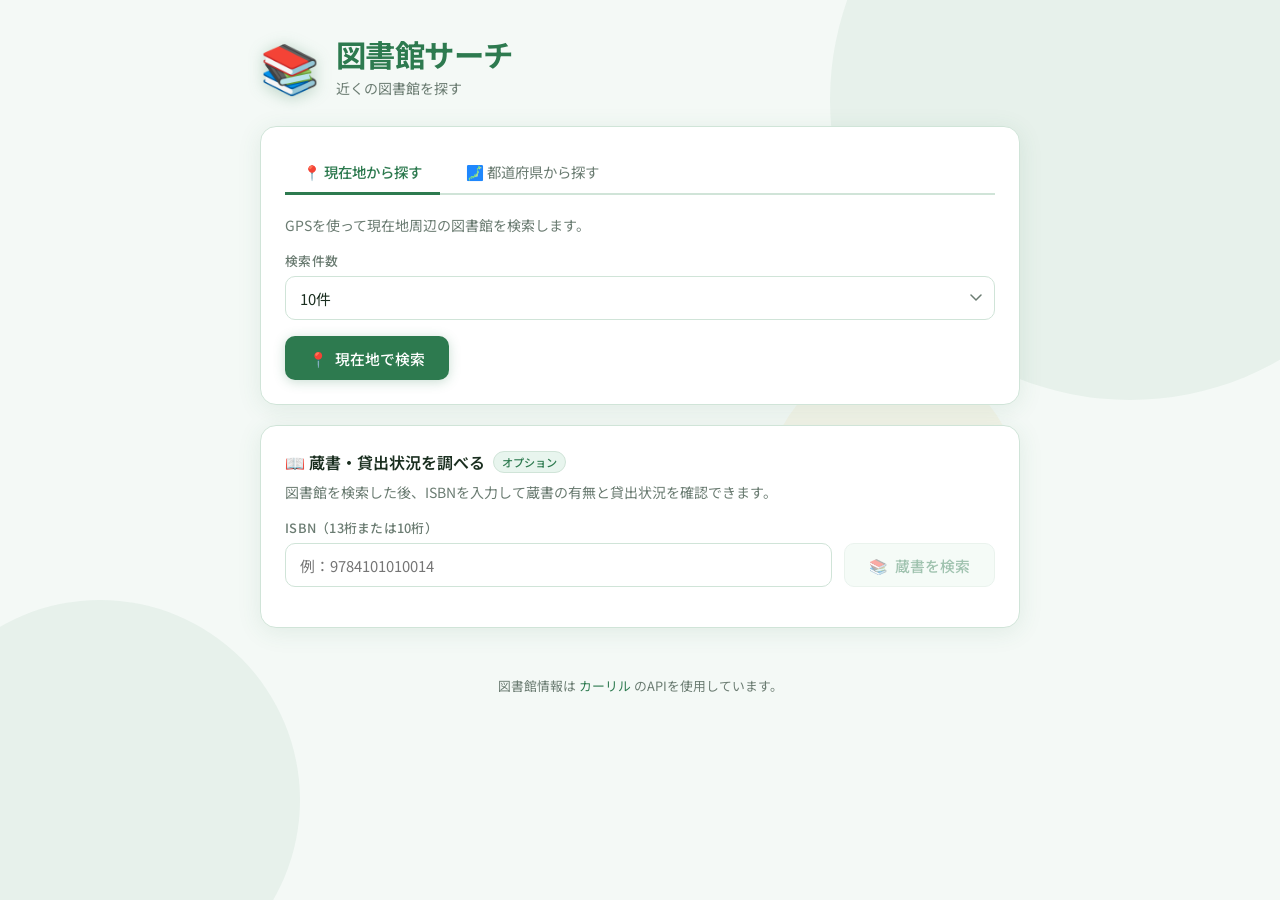
==== library.html @ 5b75d9a7 "Add library search service using CALIL API Implements a standalone Japanese library search page (lib" ====
<!DOCTYPE html>
<html lang="ja">
<head>
  <meta charset="UTF-8" />
  <meta name="viewport" content="width=device-width, initial-scale=1.0" />
  <title>近くの図書館を探す | カーリル</title>
  <link rel="preconnect" href="https://fonts.googleapis.com" />
  <link rel="preconnect" href="https://fonts.gstatic.com" crossorigin />
  <link href="https://fonts.googleapis.com/css2?family=Noto+Sans+JP:wght@300;400;500;700&display=swap" rel="stylesheet" />
  <link rel="stylesheet" href="library.css" />
</head>
<body>

  <div class="bg-decoration">
    <div class="bg-circle c1"></div>
    <div class="bg-circle c2"></div>
    <div class="bg-circle c3"></div>
  </div>

  <div class="container">
    <header>
      <div class="header-icon">📚</div>
      <div>
        <h1>図書館サーチ</h1>
        <p class="header-sub">近くの図書館を探す</p>
      </div>
    </header>

    <!-- 検索パネル -->
    <section class="card search-panel">
      <div class="search-tabs">
        <button class="tab active" data-tab="geo">📍 現在地から探す</button>
        <button class="tab" data-tab="pref">🗾 都道府県から探す</button>
      </div>

      <!-- 現在地タブ -->
      <div class="tab-content active" id="tab-geo">
        <p class="desc">GPSを使って現在地周辺の図書館を検索します。</p>
        <div class="input-row">
          <div class="input-group flex1">
            <label>検索件数</label>
            <select id="geoLimit">
              <option value="5">5件</option>
              <option value="10" selected>10件</option>
              <option value="20">20件</option>
            </select>
          </div>
        </div>
        <button class="btn-primary" id="geoSearchBtn">
          <span>📍</span> 現在地で検索
        </button>
      </div>

      <!-- 都道府県タブ -->
      <div class="tab-content" id="tab-pref">
        <p class="desc">都道府県・市区町村を指定して図書館を検索します。</p>
        <div class="input-row">
          <div class="input-group">
            <label>都道府県</label>
            <select id="prefSelect">
              <option value="">選択してください</option>
              <option>北海道</option><option>青森県</option><option>岩手県</option>
              <option>宮城県</option><option>秋田県</option><option>山形県</option>
              <option>福島県</option><option>茨城県</option><option>栃木県</option>
              <option>群馬県</option><option>埼玉県</option><option>千葉県</option>
              <option>東京都</option><option>神奈川県</option><option>新潟県</option>
              <option>富山県</option><option>石川県</option><option>福井県</option>
              <option>山梨県</option><option>長野県</option><option>岐阜県</option>
              <option>静岡県</option><option>愛知県</option><option>三重県</option>
              <option>滋賀県</option><option>京都府</option><option>大阪府</option>
              <option>兵庫県</option><option>奈良県</option><option>和歌山県</option>
              <option>鳥取県</option><option>島根県</option><option>岡山県</option>
              <option>広島県</option><option>山口県</option><option>徳島県</option>
              <option>香川県</option><option>愛媛県</option><option>高知県</option>
              <option>福岡県</option><option>佐賀県</option><option>長崎県</option>
              <option>熊本県</option><option>大分県</option><option>宮崎県</option>
              <option>鹿児島県</option><option>沖縄県</option>
            </select>
          </div>
          <div class="input-group flex1">
            <label>市区町村（任意）</label>
            <input type="text" id="cityInput" placeholder="例：渋谷区" />
          </div>
          <div class="input-group">
            <label>件数</label>
            <select id="prefLimit">
              <option value="10" selected>10件</option>
              <option value="20">20件</option>
              <option value="50">50件</option>
            </select>
          </div>
        </div>
        <button class="btn-primary" id="prefSearchBtn">
          <span>🔍</span> 検索する
        </button>
      </div>
    </section>

    <!-- 蔵書検索パネル -->
    <section class="card book-panel">
      <h2>📖 蔵書・貸出状況を調べる <span class="optional-badge">オプション</span></h2>
      <p class="desc">図書館を検索した後、ISBNを入力して蔵書の有無と貸出状況を確認できます。</p>
      <div class="input-row">
        <div class="input-group flex1">
          <label>ISBN（13桁または10桁）</label>
          <input type="text" id="isbnInput" placeholder="例：9784101010014" maxlength="13" />
        </div>
        <button class="btn-secondary" id="bookSearchBtn" disabled>
          <span>📚</span> 蔵書を検索
        </button>
      </div>
    </section>

    <!-- ローディング -->
    <div class="loading hidden" id="loading">
      <div class="spinner"></div>
      <p id="loadingMsg">図書館を検索中...</p>
    </div>

    <!-- エラー -->
    <div class="error-box hidden" id="errorBox">
      <span>⚠️</span> <span id="errorMsg"></span>
    </div>

    <!-- 結果 -->
    <section id="resultsSection" class="hidden">
      <div class="results-header">
        <h2 id="resultsTitle">検索結果</h2>
        <span class="results-count" id="resultsCount"></span>
      </div>
      <div id="libraryList" class="library-list"></div>
    </section>

    <footer>
      図書館情報は <a href="https://calil.jp" target="_blank" rel="noopener">カーリル</a> のAPIを使用しています。
    </footer>
  </div>

  <script src="library.js"></script>
</body>
</html>
---- library.css ----
@import url('https://fonts.googleapis.com/css2?family=Noto+Sans+JP:wght@300;400;500;700&display=swap');

* {
  box-sizing: border-box;
  margin: 0;
  padding: 0;
}

:root {
  --green:      #2d7a4f;
  --green-light:#3d9e68;
  --green-pale: #e8f5ee;
  --amber:      #e8a020;
  --red:        #d94f3d;
  --text:       #1a2e1f;
  --muted:      #6b7c72;
  --bg:         #f4f9f6;
  --white:      #ffffff;
  --border:     #d0e4d8;
  --shadow:     0 4px 24px rgba(45, 122, 79, 0.10);
  --radius:     16px;
}

body {
  font-family: 'Noto Sans JP', sans-serif;
  background: var(--bg);
  color: var(--text);
  min-height: 100vh;
  padding: 32px 16px 80px;
  position: relative;
  overflow-x: hidden;
}

/* Background decoration */
.bg-decoration { position: fixed; inset: 0; z-index: 0; pointer-events: none; }
.bg-circle {
  position: absolute;
  border-radius: 50%;
  opacity: 0.06;
  background: var(--green);
}
.c1 { width: 600px; height: 600px; top: -200px; right: -150px; }
.c2 { width: 400px; height: 400px; bottom: -100px; left: -100px; }
.c3 { width: 250px; height: 250px; top: 40%; left: 60%; background: var(--amber); }

.container {
  max-width: 760px;
  margin: 0 auto;
  position: relative;
  z-index: 1;
}

/* Header */
header {
  display: flex;
  align-items: center;
  gap: 16px;
  margin-bottom: 28px;
}
.header-icon {
  font-size: 3rem;
  line-height: 1;
  filter: drop-shadow(0 2px 8px rgba(45,122,79,0.3));
}
h1 {
  font-size: 1.9rem;
  font-weight: 700;
  color: var(--green);
  letter-spacing: -0.02em;
}
.header-sub {
  font-size: 0.875rem;
  color: var(--muted);
  margin-top: 2px;
}

/* Cards */
.card {
  background: var(--white);
  border-radius: var(--radius);
  padding: 24px;
  margin-bottom: 20px;
  box-shadow: var(--shadow);
  border: 1px solid var(--border);
}

/* Tabs */
.search-tabs {
  display: flex;
  gap: 8px;
  margin-bottom: 20px;
  border-bottom: 2px solid var(--border);
  padding-bottom: 0;
}
.tab {
  background: none;
  border: none;
  padding: 10px 18px;
  font-size: 0.9rem;
  font-family: inherit;
  color: var(--muted);
  cursor: pointer;
  border-bottom: 3px solid transparent;
  margin-bottom: -2px;
  border-radius: 8px 8px 0 0;
  transition: all 0.2s;
  white-space: nowrap;
}
.tab:hover { color: var(--green); background: var(--green-pale); }
.tab.active { color: var(--green); border-bottom-color: var(--green); font-weight: 500; }

.tab-content { display: none; }
.tab-content.active { display: block; }

.desc {
  font-size: 0.875rem;
  color: var(--muted);
  margin-bottom: 16px;
}

/* Inputs */
.input-row {
  display: flex;
  gap: 12px;
  flex-wrap: wrap;
  margin-bottom: 16px;
  align-items: flex-end;
}
.input-group {
  display: flex;
  flex-direction: column;
  gap: 6px;
}
.input-group.flex1 { flex: 1; min-width: 140px; }
label {
  font-size: 0.8rem;
  font-weight: 500;
  color: var(--muted);
  letter-spacing: 0.02em;
}
input[type="text"], select {
  height: 44px;
  padding: 0 14px;
  border: 1.5px solid var(--border);
  border-radius: 10px;
  font-family: inherit;
  font-size: 0.925rem;
  color: var(--text);
  background: var(--white);
  transition: border-color 0.2s, box-shadow 0.2s;
  appearance: none;
  -webkit-appearance: none;
}
select {
  background-image: url("data:image/svg+xml,%3Csvg xmlns='http://www.w3.org/2000/svg' width='12' height='8' viewBox='0 0 12 8'%3E%3Cpath d='M1 1l5 5 5-5' stroke='%236b7c72' stroke-width='1.5' fill='none' stroke-linecap='round'/%3E%3C/svg%3E");
  background-repeat: no-repeat;
  background-position: right 12px center;
  padding-right: 36px;
}
input[type="text"]:focus, select:focus {
  outline: none;
  border-color: var(--green);
  box-shadow: 0 0 0 3px rgba(45, 122, 79, 0.12);
}

/* Buttons */
.btn-primary, .btn-secondary {
  display: inline-flex;
  align-items: center;
  gap: 8px;
  padding: 0 24px;
  height: 44px;
  border-radius: 10px;
  border: none;
  font-family: inherit;
  font-size: 0.925rem;
  font-weight: 500;
  cursor: pointer;
  transition: all 0.2s;
  white-space: nowrap;
}
.btn-primary {
  background: var(--green);
  color: white;
  box-shadow: 0 2px 12px rgba(45, 122, 79, 0.25);
}
.btn-primary:hover { background: var(--green-light); transform: translateY(-1px); box-shadow: 0 4px 16px rgba(45, 122, 79, 0.3); }
.btn-primary:active { transform: translateY(0); }
.btn-secondary {
  background: var(--green-pale);
  color: var(--green);
  border: 1.5px solid var(--border);
}
.btn-secondary:hover:not(:disabled) { background: #d4eddb; border-color: var(--green); }
.btn-secondary:disabled { opacity: 0.45; cursor: not-allowed; }

/* Book panel */
.book-panel h2 {
  font-size: 1rem;
  font-weight: 600;
  margin-bottom: 8px;
  display: flex;
  align-items: center;
  gap: 8px;
}
.optional-badge {
  font-size: 0.7rem;
  font-weight: 500;
  background: var(--green-pale);
  color: var(--green);
  padding: 2px 8px;
  border-radius: 20px;
  border: 1px solid var(--border);
}

/* Loading */
.loading {
  text-align: center;
  padding: 48px 24px;
  color: var(--muted);
}
.spinner {
  width: 42px;
  height: 42px;
  border: 3px solid var(--border);
  border-top-color: var(--green);
  border-radius: 50%;
  animation: spin 0.8s linear infinite;
  margin: 0 auto 16px;
}
@keyframes spin { to { transform: rotate(360deg); } }
#loadingMsg { font-size: 0.9rem; }

/* Error */
.error-box {
  background: #fff5f5;
  border: 1.5px solid #f5c5c0;
  color: var(--red);
  border-radius: 12px;
  padding: 14px 18px;
  margin-bottom: 20px;
  font-size: 0.9rem;
  display: flex;
  align-items: center;
  gap: 8px;
}

/* Results */
.results-header {
  display: flex;
  align-items: baseline;
  gap: 12px;
  margin-bottom: 16px;
}
.results-header h2 { font-size: 1.1rem; font-weight: 600; }
.results-count {
  font-size: 0.85rem;
  color: var(--muted);
}

.library-list {
  display: flex;
  flex-direction: column;
  gap: 14px;
}

/* Library card */
.library-card {
  background: var(--white);
  border-radius: var(--radius);
  padding: 20px;
  box-shadow: var(--shadow);
  border: 1.5px solid var(--border);
  transition: border-color 0.2s, box-shadow 0.2s;
}
.library-card:hover { border-color: var(--green); box-shadow: 0 6px 28px rgba(45,122,79,0.14); }

.lib-top {
  display: flex;
  justify-content: space-between;
  align-items: flex-start;
  gap: 12px;
  margin-bottom: 10px;
}
.lib-name {
  font-size: 1.05rem;
  font-weight: 600;
  color: var(--green);
}
.lib-name a {
  color: inherit;
  text-decoration: none;
}
.lib-name a:hover { text-decoration: underline; }

.lib-category {
  font-size: 0.75rem;
  background: var(--green-pale);
  color: var(--green);
  padding: 3px 10px;
  border-radius: 20px;
  border: 1px solid var(--border);
  white-space: nowrap;
  flex-shrink: 0;
}

.lib-address {
  font-size: 0.875rem;
  color: var(--muted);
  display: flex;
  align-items: flex-start;
  gap: 4px;
  margin-bottom: 6px;
}
.lib-tel {
  font-size: 0.875rem;
  color: var(--muted);
  display: flex;
  align-items: center;
  gap: 4px;
}
.lib-tel a { color: var(--green); text-decoration: none; }
.lib-tel a:hover { text-decoration: underline; }

/* Book availability */
.book-availability {
  margin-top: 14px;
  padding-top: 14px;
  border-top: 1px solid var(--border);
}
.book-availability-title {
  font-size: 0.8rem;
  font-weight: 500;
  color: var(--muted);
  margin-bottom: 8px;
}
.book-status-list {
  display: flex;
  flex-wrap: wrap;
  gap: 8px;
}
.book-status-item {
  display: flex;
  align-items: center;
  gap: 6px;
  font-size: 0.85rem;
  padding: 4px 12px;
  border-radius: 8px;
  border: 1px solid var(--border);
  background: var(--bg);
}
.status-dot {
  width: 8px;
  height: 8px;
  border-radius: 50%;
  flex-shrink: 0;
}
.status-dot.available  { background: #28a745; }
.status-dot.on-loan    { background: var(--red); }
.status-dot.unknown    { background: #aaa; }
.status-dot.loading    { background: var(--amber); animation: pulse 1s ease-in-out infinite; }
@keyframes pulse { 0%,100% { opacity:1; } 50% { opacity:0.3; } }

/* Calil link */
.calil-link {
  display: inline-block;
  margin-top: 10px;
  font-size: 0.8rem;
  color: var(--green);
  text-decoration: none;
}
.calil-link:hover { text-decoration: underline; }

/* footer */
footer {
  text-align: center;
  margin-top: 48px;
  font-size: 0.8rem;
  color: var(--muted);
}
footer a { color: var(--green); text-decoration: none; }
footer a:hover { text-decoration: underline; }

.hidden { display: none !important; }

@media (max-width: 560px) {
  h1 { font-size: 1.5rem; }
  .search-tabs { flex-direction: column; border-bottom: none; gap: 4px; }
  .tab { border-radius: 8px; border-bottom: none; border-left: 3px solid transparent; }
  .tab.active { border-left-color: var(--green); background: var(--green-pale); }
  .input-row { flex-direction: column; }
  .input-group.flex1 { width: 100%; }
}
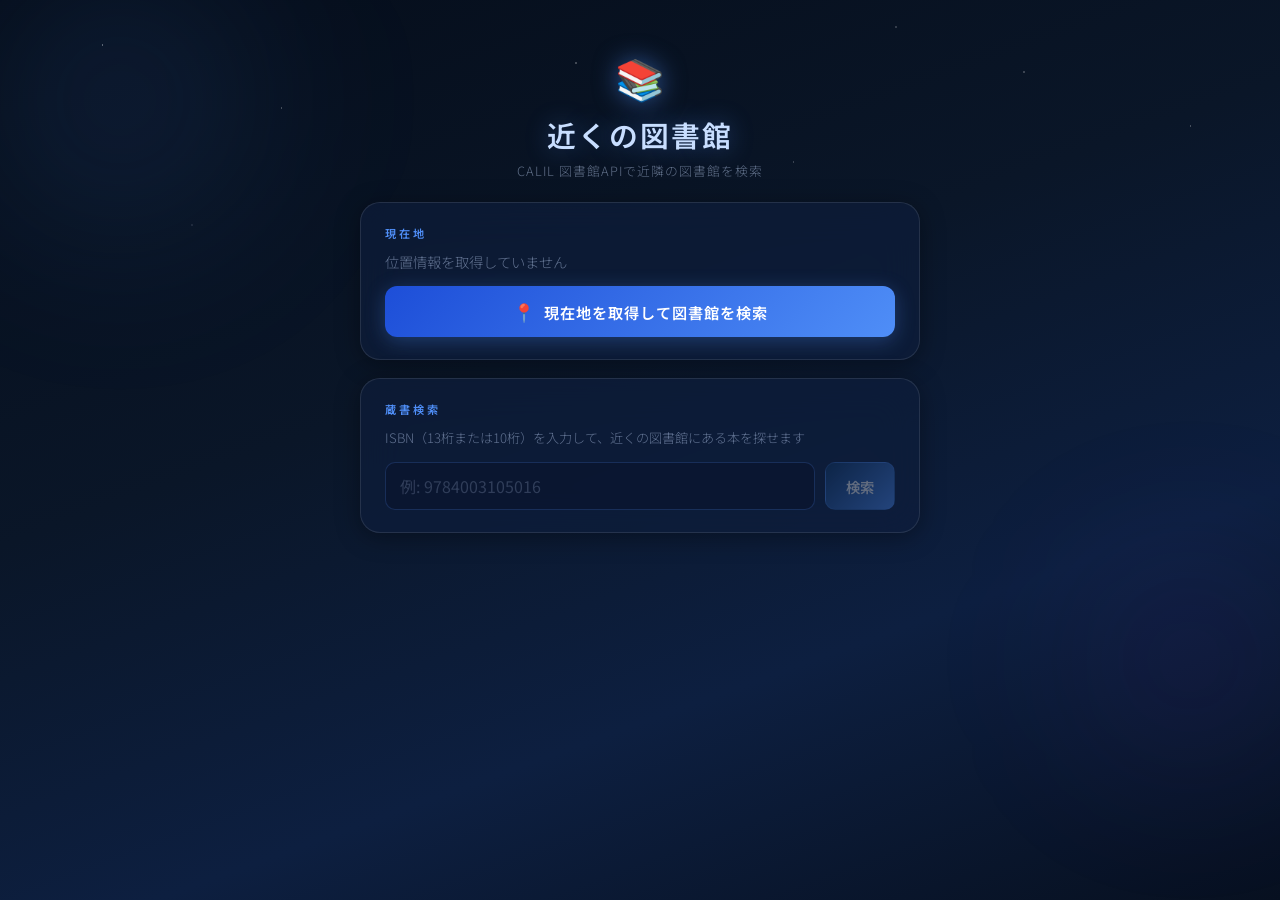
==== commit da28475e: "Add library search service using CALIL API - library.html: single-page UI with geolocation, library " ====
--- a/library.html
+++ b/library.html
@@ -3,137 +3,74 @@
 <head>
   <meta charset="UTF-8" />
   <meta name="viewport" content="width=device-width, initial-scale=1.0" />
-  <title>近くの図書館を探す | カーリル</title>
+  <title>近くの図書館を探す</title>
   <link rel="preconnect" href="https://fonts.googleapis.com" />
   <link rel="preconnect" href="https://fonts.gstatic.com" crossorigin />
-  <link href="https://fonts.googleapis.com/css2?family=Noto+Sans+JP:wght@300;400;500;700&display=swap" rel="stylesheet" />
+  <link href="https://fonts.googleapis.com/css2?family=Noto+Sans+JP:wght@300;400;600&display=swap" rel="stylesheet" />
   <link rel="stylesheet" href="library.css" />
 </head>
 <body>
 
-  <div class="bg-decoration">
-    <div class="bg-circle c1"></div>
-    <div class="bg-circle c2"></div>
-    <div class="bg-circle c3"></div>
+  <div class="bg-layer">
+    <div class="stars"></div>
+    <div class="gradient-orb orb1"></div>
+    <div class="gradient-orb orb2"></div>
   </div>
 
   <div class="container">
     <header>
-      <div class="header-icon">📚</div>
-      <div>
-        <h1>図書館サーチ</h1>
-        <p class="header-sub">近くの図書館を探す</p>
-      </div>
+      <span class="icon">📚</span>
+      <h1>近くの図書館</h1>
+      <p class="subtitle">CALIL 図書館APIで近隣の図書館を検索</p>
     </header>
 
-    <!-- 検索パネル -->
-    <section class="card search-panel">
-      <div class="search-tabs">
-        <button class="tab active" data-tab="geo">📍 現在地から探す</button>
-        <button class="tab" data-tab="pref">🗾 都道府県から探す</button>
-      </div>
-
-      <!-- 現在地タブ -->
-      <div class="tab-content active" id="tab-geo">
-        <p class="desc">GPSを使って現在地周辺の図書館を検索します。</p>
-        <div class="input-row">
-          <div class="input-group flex1">
-            <label>検索件数</label>
-            <select id="geoLimit">
-              <option value="5">5件</option>
-              <option value="10" selected>10件</option>
-              <option value="20">20件</option>
-            </select>
-          </div>
-        </div>
-        <button class="btn-primary" id="geoSearchBtn">
-          <span>📍</span> 現在地で検索
-        </button>
-      </div>
-
-      <!-- 都道府県タブ -->
-      <div class="tab-content" id="tab-pref">
-        <p class="desc">都道府県・市区町村を指定して図書館を検索します。</p>
-        <div class="input-row">
-          <div class="input-group">
-            <label>都道府県</label>
-            <select id="prefSelect">
-              <option value="">選択してください</option>
-              <option>北海道</option><option>青森県</option><option>岩手県</option>
-              <option>宮城県</option><option>秋田県</option><option>山形県</option>
-              <option>福島県</option><option>茨城県</option><option>栃木県</option>
-              <option>群馬県</option><option>埼玉県</option><option>千葉県</option>
-              <option>東京都</option><option>神奈川県</option><option>新潟県</option>
-              <option>富山県</option><option>石川県</option><option>福井県</option>
-              <option>山梨県</option><option>長野県</option><option>岐阜県</option>
-              <option>静岡県</option><option>愛知県</option><option>三重県</option>
-              <option>滋賀県</option><option>京都府</option><option>大阪府</option>
-              <option>兵庫県</option><option>奈良県</option><option>和歌山県</option>
-              <option>鳥取県</option><option>島根県</option><option>岡山県</option>
-              <option>広島県</option><option>山口県</option><option>徳島県</option>
-              <option>香川県</option><option>愛媛県</option><option>高知県</option>
-              <option>福岡県</option><option>佐賀県</option><option>長崎県</option>
-              <option>熊本県</option><option>大分県</option><option>宮崎県</option>
-              <option>鹿児島県</option><option>沖縄県</option>
-            </select>
-          </div>
-          <div class="input-group flex1">
-            <label>市区町村（任意）</label>
-            <input type="text" id="cityInput" placeholder="例：渋谷区" />
-          </div>
-          <div class="input-group">
-            <label>件数</label>
-            <select id="prefLimit">
-              <option value="10" selected>10件</option>
-              <option value="20">20件</option>
-              <option value="50">50件</option>
-            </select>
-          </div>
-        </div>
-        <button class="btn-primary" id="prefSearchBtn">
-          <span>🔍</span> 検索する
-        </button>
-      </div>
+    <!-- Location panel -->
+    <section class="card" id="locationPanel">
+      <p class="card-label">現在地</p>
+      <p id="locationText" class="location-text">位置情報を取得していません</p>
+      <button id="locateBtn" class="btn-primary">
+        <span class="btn-icon">📍</span> 現在地を取得して図書館を検索
+      </button>
     </section>
 
-    <!-- 蔵書検索パネル -->
-    <section class="card book-panel">
-      <h2>📖 蔵書・貸出状況を調べる <span class="optional-badge">オプション</span></h2>
-      <p class="desc">図書館を検索した後、ISBNを入力して蔵書の有無と貸出状況を確認できます。</p>
-      <div class="input-row">
-        <div class="input-group flex1">
-          <label>ISBN（13桁または10桁）</label>
-          <input type="text" id="isbnInput" placeholder="例：9784101010014" maxlength="13" />
-        </div>
-        <button class="btn-secondary" id="bookSearchBtn" disabled>
-          <span>📚</span> 蔵書を検索
-        </button>
-      </div>
-    </section>
+    <!-- Search status -->
+    <div id="statusMsg" class="status-msg hidden"></div>
 
-    <!-- ローディング -->
-    <div class="loading hidden" id="loading">
-      <div class="spinner"></div>
-      <p id="loadingMsg">図書館を検索中...</p>
-    </div>
-
-    <!-- エラー -->
-    <div class="error-box hidden" id="errorBox">
-      <span>⚠️</span> <span id="errorMsg"></span>
-    </div>
-
-    <!-- 結果 -->
-    <section id="resultsSection" class="hidden">
-      <div class="results-header">
-        <h2 id="resultsTitle">検索結果</h2>
-        <span class="results-count" id="resultsCount"></span>
+    <!-- Library results -->
+    <section id="librarySection" class="hidden">
+      <div class="section-header">
+        <p class="section-label">近隣の図書館</p>
+        <span id="libraryCount" class="badge"></span>
       </div>
       <div id="libraryList" class="library-list"></div>
     </section>
 
-    <footer>
-      図書館情報は <a href="https://calil.jp" target="_blank" rel="noopener">カーリル</a> のAPIを使用しています。
-    </footer>
+    <!-- Book search panel -->
+    <section class="card" id="bookPanel">
+      <p class="card-label">蔵書検索</p>
+      <p class="book-help">ISBN（13桁または10桁）を入力して、近くの図書館にある本を探せます</p>
+      <div class="book-input-row">
+        <input
+          type="text"
+          id="isbnInput"
+          class="isbn-input"
+          placeholder="例: 9784003105016"
+          maxlength="17"
+        />
+        <button id="searchBookBtn" class="btn-secondary" disabled>検索</button>
+      </div>
+      <p id="bookError" class="book-error hidden"></p>
+    </section>
+
+    <!-- Book results -->
+    <section id="bookResultSection" class="hidden">
+      <div class="section-header">
+        <p class="section-label">蔵書検索結果</p>
+        <span id="bookResultCount" class="badge"></span>
+      </div>
+      <div id="bookResultList" class="book-result-list"></div>
+    </section>
+
   </div>
 
   <script src="library.js"></script>
--- a/library.css
+++ b/library.css
@@ -1,4 +1,4 @@
-@import url('https://fonts.googleapis.com/css2?family=Noto+Sans+JP:wght@300;400;500;700&display=swap');
+@import url('https://fonts.googleapis.com/css2?family=Noto+Sans+JP:wght@300;400;600&display=swap');
 
 * {
   box-sizing: border-box;
@@ -7,387 +7,545 @@
 }
 
 :root {
-  --green:      #2d7a4f;
-  --green-light:#3d9e68;
-  --green-pale: #e8f5ee;
-  --amber:      #e8a020;
-  --red:        #d94f3d;
-  --text:       #1a2e1f;
-  --muted:      #6b7c72;
-  --bg:         #f4f9f6;
-  --white:      #ffffff;
-  --border:     #d0e4d8;
-  --shadow:     0 4px 24px rgba(45, 122, 79, 0.10);
-  --radius:     16px;
+  --bg-deep:    #080f1e;
+  --bg-mid:     #0d1a30;
+  --accent:     #4f8ef7;
+  --accent2:    #7c3aed;
+  --teal:       #2dd4bf;
+  --text:       #e2eaf8;
+  --muted:      rgba(200, 220, 255, 0.45);
+  --glass-bg:   rgba(255, 255, 255, 0.05);
+  --glass-border: rgba(255, 255, 255, 0.1);
+  --card-bg:    rgba(15, 30, 60, 0.65);
+  --success:    #22c55e;
+  --warning:    #f59e0b;
+  --danger:     #ef4444;
 }
 
 body {
   font-family: 'Noto Sans JP', sans-serif;
-  background: var(--bg);
+  background: var(--bg-deep);
   color: var(--text);
   min-height: 100vh;
-  padding: 32px 16px 80px;
+  display: flex;
+  justify-content: center;
+  padding: 40px 16px 100px;
+  overflow-x: hidden;
   position: relative;
-  overflow-x: hidden;
-}
-
-/* Background decoration */
-.bg-decoration { position: fixed; inset: 0; z-index: 0; pointer-events: none; }
-.bg-circle {
+}
+
+/* Background */
+.bg-layer {
+  position: fixed;
+  inset: 0;
+  z-index: 0;
+  background: linear-gradient(160deg, #050d1a 0%, #0a1628 40%, #0d1f40 70%, #071020 100%);
+  overflow: hidden;
+}
+
+.stars {
+  position: absolute;
+  inset: 0;
+  background-image:
+    radial-gradient(1px 1px at 8% 5%,  rgba(255,255,255,0.7) 0%, transparent 100%),
+    radial-gradient(1px 1px at 22% 12%, rgba(255,255,255,0.5) 0%, transparent 100%),
+    radial-gradient(1px 1px at 45% 7%,  rgba(255,255,255,0.8) 0%, transparent 100%),
+    radial-gradient(1px 1px at 62% 18%, rgba(255,255,255,0.4) 0%, transparent 100%),
+    radial-gradient(1px 1px at 80% 8%,  rgba(255,255,255,0.7) 0%, transparent 100%),
+    radial-gradient(1px 1px at 93% 14%, rgba(255,255,255,0.5) 0%, transparent 100%),
+    radial-gradient(1px 1px at 15% 25%, rgba(255,255,255,0.3) 0%, transparent 100%),
+    radial-gradient(1px 1px at 70% 3%,  rgba(255,255,255,0.6) 0%, transparent 100%);
+  animation: twinkle 7s ease-in-out infinite alternate;
+}
+
+@keyframes twinkle {
+  from { opacity: 0.5; }
+  to   { opacity: 1; }
+}
+
+.gradient-orb {
   position: absolute;
   border-radius: 50%;
-  opacity: 0.06;
-  background: var(--green);
-}
-.c1 { width: 600px; height: 600px; top: -200px; right: -150px; }
-.c2 { width: 400px; height: 400px; bottom: -100px; left: -100px; }
-.c3 { width: 250px; height: 250px; top: 40%; left: 60%; background: var(--amber); }
-
+  filter: blur(80px);
+  animation: orb-float 12s ease-in-out infinite alternate;
+}
+
+.orb1 {
+  width: 400px; height: 400px;
+  top: -100px; left: -80px;
+  background: radial-gradient(circle, rgba(79,142,247,0.15) 0%, transparent 70%);
+}
+
+.orb2 {
+  width: 300px; height: 300px;
+  bottom: 10%; right: -60px;
+  background: radial-gradient(circle, rgba(124,58,237,0.12) 0%, transparent 70%);
+  animation-direction: alternate-reverse;
+}
+
+@keyframes orb-float {
+  from { transform: translate(0, 0); }
+  to   { transform: translate(20px, 30px); }
+}
+
+/* Layout */
 .container {
-  max-width: 760px;
-  margin: 0 auto;
   position: relative;
   z-index: 1;
+  width: 100%;
+  max-width: 560px;
+  display: flex;
+  flex-direction: column;
+  gap: 18px;
 }
 
 /* Header */
 header {
+  text-align: center;
+  padding: 8px 0 4px;
+}
+
+.icon {
+  font-size: 2.5rem;
+  display: block;
+  margin-bottom: 8px;
+  filter: drop-shadow(0 0 12px rgba(79,142,247,0.5));
+}
+
+h1 {
+  font-size: 1.8rem;
+  font-weight: 600;
+  letter-spacing: 2px;
+  color: #c8deff;
+  text-shadow: 0 0 24px rgba(79,142,247,0.4);
+  margin-bottom: 6px;
+}
+
+.subtitle {
+  font-size: 0.8rem;
+  color: var(--muted);
+  letter-spacing: 1px;
+  font-weight: 300;
+}
+
+/* Card */
+.card {
+  background: var(--card-bg);
+  border: 1px solid var(--glass-border);
+  backdrop-filter: blur(20px);
+  -webkit-backdrop-filter: blur(20px);
+  border-radius: 20px;
+  padding: 22px 24px;
+  box-shadow: 0 4px 24px rgba(0,0,0,0.35);
+}
+
+.card-label {
+  font-size: 0.7rem;
+  color: var(--accent);
+  letter-spacing: 3px;
+  text-transform: uppercase;
+  font-weight: 600;
+  margin-bottom: 10px;
+}
+
+/* Location panel */
+.location-text {
+  font-size: 0.9rem;
+  color: var(--muted);
+  margin-bottom: 14px;
+  font-weight: 300;
+}
+
+/* Buttons */
+.btn-primary {
   display: flex;
   align-items: center;
-  gap: 16px;
-  margin-bottom: 28px;
-}
-.header-icon {
-  font-size: 3rem;
-  line-height: 1;
-  filter: drop-shadow(0 2px 8px rgba(45,122,79,0.3));
-}
-h1 {
-  font-size: 1.9rem;
-  font-weight: 700;
-  color: var(--green);
-  letter-spacing: -0.02em;
-}
-.header-sub {
-  font-size: 0.875rem;
-  color: var(--muted);
-  margin-top: 2px;
-}
-
-/* Cards */
-.card {
-  background: var(--white);
-  border-radius: var(--radius);
-  padding: 24px;
-  margin-bottom: 20px;
-  box-shadow: var(--shadow);
-  border: 1px solid var(--border);
-}
-
-/* Tabs */
-.search-tabs {
-  display: flex;
+  justify-content: center;
   gap: 8px;
-  margin-bottom: 20px;
-  border-bottom: 2px solid var(--border);
-  padding-bottom: 0;
-}
-.tab {
-  background: none;
+  width: 100%;
+  padding: 13px;
+  background: linear-gradient(135deg, #1d4ed8, #4f8ef7);
   border: none;
-  padding: 10px 18px;
+  border-radius: 12px;
+  color: #fff;
+  font-size: 0.95rem;
+  font-weight: 600;
+  font-family: inherit;
+  letter-spacing: 1px;
+  cursor: pointer;
+  transition: opacity 0.2s, transform 0.15s, box-shadow 0.2s;
+  box-shadow: 0 4px 20px rgba(79,142,247,0.3);
+}
+
+.btn-primary:hover:not(:disabled) {
+  opacity: 0.9;
+  transform: translateY(-1px);
+  box-shadow: 0 6px 28px rgba(79,142,247,0.45);
+}
+
+.btn-primary:active { transform: translateY(0); }
+
+.btn-primary:disabled {
+  opacity: 0.4;
+  cursor: not-allowed;
+}
+
+.btn-icon { font-size: 1.1rem; }
+
+.btn-secondary {
+  padding: 11px 20px;
+  background: linear-gradient(135deg, #0f3460, #4f8ef7);
+  border: 1px solid rgba(79,142,247,0.3);
+  border-radius: 10px;
+  color: #fff;
   font-size: 0.9rem;
+  font-weight: 600;
   font-family: inherit;
-  color: var(--muted);
   cursor: pointer;
-  border-bottom: 3px solid transparent;
-  margin-bottom: -2px;
-  border-radius: 8px 8px 0 0;
-  transition: all 0.2s;
+  transition: opacity 0.2s, transform 0.15s;
   white-space: nowrap;
 }
-.tab:hover { color: var(--green); background: var(--green-pale); }
-.tab.active { color: var(--green); border-bottom-color: var(--green); font-weight: 500; }
-
-.tab-content { display: none; }
-.tab-content.active { display: block; }
-
-.desc {
-  font-size: 0.875rem;
-  color: var(--muted);
-  margin-bottom: 16px;
-}
-
-/* Inputs */
-.input-row {
-  display: flex;
-  gap: 12px;
+
+.btn-secondary:hover:not(:disabled) {
+  opacity: 0.85;
+  transform: translateY(-1px);
+}
+
+.btn-secondary:disabled {
+  opacity: 0.35;
+  cursor: not-allowed;
+}
+
+/* Status message */
+.status-msg {
+  text-align: center;
+  font-size: 0.88rem;
+  color: var(--muted);
+  padding: 12px 16px;
+  background: rgba(79,142,247,0.07);
+  border: 1px solid rgba(79,142,247,0.15);
+  border-radius: 12px;
+}
+
+.status-msg.error {
+  color: #fca5a5;
+  background: rgba(239,68,68,0.08);
+  border-color: rgba(239,68,68,0.2);
+}
+
+.hidden { display: none !important; }
+
+/* Section header */
+.section-header {
+  display: flex;
+  align-items: center;
+  gap: 10px;
+  margin-bottom: 12px;
+}
+
+.section-label {
+  font-size: 0.7rem;
+  color: var(--teal);
+  letter-spacing: 3px;
+  text-transform: uppercase;
+  font-weight: 600;
+}
+
+.badge {
+  font-size: 0.75rem;
+  color: var(--teal);
+  background: rgba(45, 212, 191, 0.12);
+  border: 1px solid rgba(45, 212, 191, 0.25);
+  border-radius: 20px;
+  padding: 2px 10px;
+  font-weight: 400;
+}
+
+/* Library list */
+.library-list {
+  display: flex;
+  flex-direction: column;
+  gap: 10px;
+}
+
+.library-item {
+  background: var(--card-bg);
+  border: 1px solid var(--glass-border);
+  backdrop-filter: blur(16px);
+  border-radius: 16px;
+  padding: 16px 18px;
+  cursor: pointer;
+  transition: border-color 0.25s, transform 0.2s, box-shadow 0.25s, background 0.25s;
+}
+
+.library-item:hover {
+  border-color: rgba(79,142,247,0.35);
+  transform: translateY(-2px);
+  box-shadow: 0 6px 24px rgba(0,0,0,0.3);
+  background: rgba(20, 40, 80, 0.7);
+}
+
+.library-item.selected {
+  border-color: rgba(79,142,247,0.6);
+  background: rgba(79,142,247,0.08);
+  box-shadow: 0 0 0 1px rgba(79,142,247,0.3), 0 6px 24px rgba(0,0,0,0.3);
+}
+
+.lib-row1 {
+  display: flex;
+  align-items: flex-start;
+  justify-content: space-between;
+  gap: 8px;
+  margin-bottom: 6px;
+}
+
+.lib-name {
+  font-size: 1rem;
+  font-weight: 600;
+  color: #c8deff;
+  line-height: 1.3;
+}
+
+.lib-type-badge {
+  font-size: 0.65rem;
+  padding: 2px 8px;
+  border-radius: 10px;
+  white-space: nowrap;
+  flex-shrink: 0;
+  font-weight: 600;
+  letter-spacing: 0.5px;
+}
+
+.lib-type-badge.public {
+  background: rgba(34,197,94,0.15);
+  border: 1px solid rgba(34,197,94,0.3);
+  color: #86efac;
+}
+
+.lib-type-badge.pref {
+  background: rgba(79,142,247,0.15);
+  border: 1px solid rgba(79,142,247,0.3);
+  color: #93c5fd;
+}
+
+.lib-type-badge.univ {
+  background: rgba(245,158,11,0.15);
+  border: 1px solid rgba(245,158,11,0.3);
+  color: #fcd34d;
+}
+
+.lib-type-badge.other {
+  background: rgba(124,58,237,0.15);
+  border: 1px solid rgba(124,58,237,0.3);
+  color: #c4b5fd;
+}
+
+.lib-meta {
+  display: flex;
   flex-wrap: wrap;
-  margin-bottom: 16px;
-  align-items: flex-end;
-}
-.input-group {
+  gap: 6px 16px;
+  font-size: 0.8rem;
+  color: var(--muted);
+  font-weight: 300;
+}
+
+.lib-meta span::before {
+  margin-right: 4px;
+  opacity: 0.7;
+}
+
+.lib-address::before { content: '📍'; }
+.lib-tel::before     { content: '📞'; }
+.lib-url::before     { content: '🌐'; }
+
+.lib-url a {
+  color: var(--accent);
+  text-decoration: none;
+}
+
+.lib-url a:hover { text-decoration: underline; }
+
+.select-hint {
+  margin-top: 8px;
+  font-size: 0.72rem;
+  color: rgba(79,142,247,0.5);
+  letter-spacing: 0.5px;
+}
+
+.library-item.selected .select-hint {
+  color: rgba(79,142,247,0.8);
+}
+
+/* Book search panel */
+.book-help {
+  font-size: 0.82rem;
+  color: var(--muted);
+  font-weight: 300;
+  margin-bottom: 14px;
+  line-height: 1.6;
+}
+
+.book-input-row {
+  display: flex;
+  gap: 10px;
+}
+
+.isbn-input {
+  flex: 1;
+  padding: 11px 14px;
+  background: rgba(10, 20, 45, 0.6);
+  border: 1px solid rgba(79,142,247,0.2);
+  border-radius: 10px;
+  color: var(--text);
+  font-size: 1rem;
+  font-family: inherit;
+  transition: border-color 0.2s, box-shadow 0.2s;
+}
+
+.isbn-input:focus {
+  outline: none;
+  border-color: rgba(79,142,247,0.5);
+  box-shadow: 0 0 0 3px rgba(79,142,247,0.08);
+}
+
+.isbn-input::placeholder { color: rgba(200,220,255,0.2); }
+
+.book-error {
+  margin-top: 8px;
+  font-size: 0.82rem;
+  color: #fca5a5;
+}
+
+/* Book result list */
+.book-result-list {
+  display: flex;
+  flex-direction: column;
+  gap: 10px;
+}
+
+.book-result-item {
+  background: var(--card-bg);
+  border: 1px solid var(--glass-border);
+  backdrop-filter: blur(16px);
+  border-radius: 16px;
+  padding: 16px 18px;
+  transition: border-color 0.25s;
+}
+
+.book-result-header {
+  display: flex;
+  justify-content: space-between;
+  align-items: flex-start;
+  margin-bottom: 10px;
+}
+
+.book-lib-name {
+  font-size: 0.95rem;
+  font-weight: 600;
+  color: #c8deff;
+}
+
+.avail-status {
+  font-size: 0.75rem;
+  padding: 3px 10px;
+  border-radius: 10px;
+  font-weight: 600;
+  white-space: nowrap;
+}
+
+.avail-status.ok {
+  background: rgba(34,197,94,0.15);
+  border: 1px solid rgba(34,197,94,0.3);
+  color: #86efac;
+}
+
+.avail-status.lending {
+  background: rgba(239,68,68,0.12);
+  border: 1px solid rgba(239,68,68,0.25);
+  color: #fca5a5;
+}
+
+.avail-status.unknown {
+  background: rgba(245,158,11,0.12);
+  border: 1px solid rgba(245,158,11,0.25);
+  color: #fcd34d;
+}
+
+.avail-status.error {
+  background: rgba(124,58,237,0.1);
+  border: 1px solid rgba(124,58,237,0.2);
+  color: #c4b5fd;
+}
+
+.book-branches {
   display: flex;
   flex-direction: column;
   gap: 6px;
 }
-.input-group.flex1 { flex: 1; min-width: 140px; }
-label {
-  font-size: 0.8rem;
-  font-weight: 500;
-  color: var(--muted);
-  letter-spacing: 0.02em;
-}
-input[type="text"], select {
-  height: 44px;
-  padding: 0 14px;
-  border: 1.5px solid var(--border);
-  border-radius: 10px;
-  font-family: inherit;
-  font-size: 0.925rem;
-  color: var(--text);
-  background: var(--white);
-  transition: border-color 0.2s, box-shadow 0.2s;
-  appearance: none;
-  -webkit-appearance: none;
-}
-select {
-  background-image: url("data:image/svg+xml,%3Csvg xmlns='http://www.w3.org/2000/svg' width='12' height='8' viewBox='0 0 12 8'%3E%3Cpath d='M1 1l5 5 5-5' stroke='%236b7c72' stroke-width='1.5' fill='none' stroke-linecap='round'/%3E%3C/svg%3E");
-  background-repeat: no-repeat;
-  background-position: right 12px center;
-  padding-right: 36px;
-}
-input[type="text"]:focus, select:focus {
-  outline: none;
-  border-color: var(--green);
-  box-shadow: 0 0 0 3px rgba(45, 122, 79, 0.12);
-}
-
-/* Buttons */
-.btn-primary, .btn-secondary {
-  display: inline-flex;
+
+.branch-row {
+  display: flex;
+  justify-content: space-between;
+  align-items: center;
+  font-size: 0.82rem;
+  padding: 6px 10px;
+  background: rgba(255,255,255,0.03);
+  border-radius: 8px;
+}
+
+.branch-name {
+  color: var(--muted);
+  font-weight: 300;
+}
+
+.branch-status {
+  font-size: 0.75rem;
+  font-weight: 600;
+}
+
+.branch-status.ok      { color: #86efac; }
+.branch-status.lending { color: #fca5a5; }
+.branch-status.unknown { color: #fcd34d; }
+.branch-status.none    { color: rgba(200,220,255,0.25); }
+
+.book-result-item.checking {
+  border-color: rgba(79,142,247,0.2);
+}
+
+.checking-indicator {
+  display: flex;
   align-items: center;
   gap: 8px;
-  padding: 0 24px;
-  height: 44px;
-  border-radius: 10px;
-  border: none;
-  font-family: inherit;
-  font-size: 0.925rem;
-  font-weight: 500;
-  cursor: pointer;
-  transition: all 0.2s;
-  white-space: nowrap;
-}
-.btn-primary {
-  background: var(--green);
-  color: white;
-  box-shadow: 0 2px 12px rgba(45, 122, 79, 0.25);
-}
-.btn-primary:hover { background: var(--green-light); transform: translateY(-1px); box-shadow: 0 4px 16px rgba(45, 122, 79, 0.3); }
-.btn-primary:active { transform: translateY(0); }
-.btn-secondary {
-  background: var(--green-pale);
-  color: var(--green);
-  border: 1.5px solid var(--border);
-}
-.btn-secondary:hover:not(:disabled) { background: #d4eddb; border-color: var(--green); }
-.btn-secondary:disabled { opacity: 0.45; cursor: not-allowed; }
-
-/* Book panel */
-.book-panel h2 {
-  font-size: 1rem;
-  font-weight: 600;
-  margin-bottom: 8px;
-  display: flex;
-  align-items: center;
-  gap: 8px;
-}
-.optional-badge {
-  font-size: 0.7rem;
-  font-weight: 500;
-  background: var(--green-pale);
-  color: var(--green);
-  padding: 2px 8px;
-  border-radius: 20px;
-  border: 1px solid var(--border);
-}
-
-/* Loading */
-.loading {
-  text-align: center;
-  padding: 48px 24px;
-  color: var(--muted);
-}
+  font-size: 0.85rem;
+  color: var(--muted);
+  font-weight: 300;
+}
+
 .spinner {
-  width: 42px;
-  height: 42px;
-  border: 3px solid var(--border);
-  border-top-color: var(--green);
+  width: 16px; height: 16px;
+  border: 2px solid rgba(79,142,247,0.2);
+  border-top-color: var(--accent);
   border-radius: 50%;
   animation: spin 0.8s linear infinite;
-  margin: 0 auto 16px;
-}
-@keyframes spin { to { transform: rotate(360deg); } }
-#loadingMsg { font-size: 0.9rem; }
-
-/* Error */
-.error-box {
-  background: #fff5f5;
-  border: 1.5px solid #f5c5c0;
-  color: var(--red);
-  border-radius: 12px;
-  padding: 14px 18px;
-  margin-bottom: 20px;
-  font-size: 0.9rem;
-  display: flex;
-  align-items: center;
-  gap: 8px;
-}
-
-/* Results */
-.results-header {
-  display: flex;
-  align-items: baseline;
-  gap: 12px;
-  margin-bottom: 16px;
-}
-.results-header h2 { font-size: 1.1rem; font-weight: 600; }
-.results-count {
-  font-size: 0.85rem;
-  color: var(--muted);
-}
-
-.library-list {
-  display: flex;
-  flex-direction: column;
-  gap: 14px;
-}
-
-/* Library card */
-.library-card {
-  background: var(--white);
-  border-radius: var(--radius);
-  padding: 20px;
-  box-shadow: var(--shadow);
-  border: 1.5px solid var(--border);
-  transition: border-color 0.2s, box-shadow 0.2s;
-}
-.library-card:hover { border-color: var(--green); box-shadow: 0 6px 28px rgba(45,122,79,0.14); }
-
-.lib-top {
-  display: flex;
-  justify-content: space-between;
-  align-items: flex-start;
-  gap: 12px;
-  margin-bottom: 10px;
-}
-.lib-name {
-  font-size: 1.05rem;
-  font-weight: 600;
-  color: var(--green);
-}
-.lib-name a {
-  color: inherit;
+  flex-shrink: 0;
+}
+
+@keyframes spin {
+  to { transform: rotate(360deg); }
+}
+
+.calil-link {
+  display: block;
+  margin-top: 10px;
+  font-size: 0.78rem;
+  color: var(--accent);
   text-decoration: none;
 }
-.lib-name a:hover { text-decoration: underline; }
-
-.lib-category {
-  font-size: 0.75rem;
-  background: var(--green-pale);
-  color: var(--green);
-  padding: 3px 10px;
-  border-radius: 20px;
-  border: 1px solid var(--border);
-  white-space: nowrap;
-  flex-shrink: 0;
-}
-
-.lib-address {
-  font-size: 0.875rem;
-  color: var(--muted);
-  display: flex;
-  align-items: flex-start;
-  gap: 4px;
-  margin-bottom: 6px;
-}
-.lib-tel {
-  font-size: 0.875rem;
-  color: var(--muted);
-  display: flex;
-  align-items: center;
-  gap: 4px;
-}
-.lib-tel a { color: var(--green); text-decoration: none; }
-.lib-tel a:hover { text-decoration: underline; }
-
-/* Book availability */
-.book-availability {
-  margin-top: 14px;
-  padding-top: 14px;
-  border-top: 1px solid var(--border);
-}
-.book-availability-title {
-  font-size: 0.8rem;
-  font-weight: 500;
-  color: var(--muted);
-  margin-bottom: 8px;
-}
-.book-status-list {
-  display: flex;
-  flex-wrap: wrap;
-  gap: 8px;
-}
-.book-status-item {
-  display: flex;
-  align-items: center;
-  gap: 6px;
-  font-size: 0.85rem;
-  padding: 4px 12px;
-  border-radius: 8px;
-  border: 1px solid var(--border);
-  background: var(--bg);
-}
-.status-dot {
-  width: 8px;
-  height: 8px;
-  border-radius: 50%;
-  flex-shrink: 0;
-}
-.status-dot.available  { background: #28a745; }
-.status-dot.on-loan    { background: var(--red); }
-.status-dot.unknown    { background: #aaa; }
-.status-dot.loading    { background: var(--amber); animation: pulse 1s ease-in-out infinite; }
-@keyframes pulse { 0%,100% { opacity:1; } 50% { opacity:0.3; } }
-
-/* Calil link */
-.calil-link {
-  display: inline-block;
-  margin-top: 10px;
-  font-size: 0.8rem;
-  color: var(--green);
-  text-decoration: none;
-}
+
 .calil-link:hover { text-decoration: underline; }
 
-/* footer */
-footer {
-  text-align: center;
-  margin-top: 48px;
-  font-size: 0.8rem;
-  color: var(--muted);
-}
-footer a { color: var(--green); text-decoration: none; }
-footer a:hover { text-decoration: underline; }
-
-.hidden { display: none !important; }
-
-@media (max-width: 560px) {
-  h1 { font-size: 1.5rem; }
-  .search-tabs { flex-direction: column; border-bottom: none; gap: 4px; }
-  .tab { border-radius: 8px; border-bottom: none; border-left: 3px solid transparent; }
-  .tab.active { border-left-color: var(--green); background: var(--green-pale); }
-  .input-row { flex-direction: column; }
-  .input-group.flex1 { width: 100%; }
-}
+/* Loading state for locate button */
+.btn-primary.loading {
+  pointer-events: none;
+  opacity: 0.7;
+}
